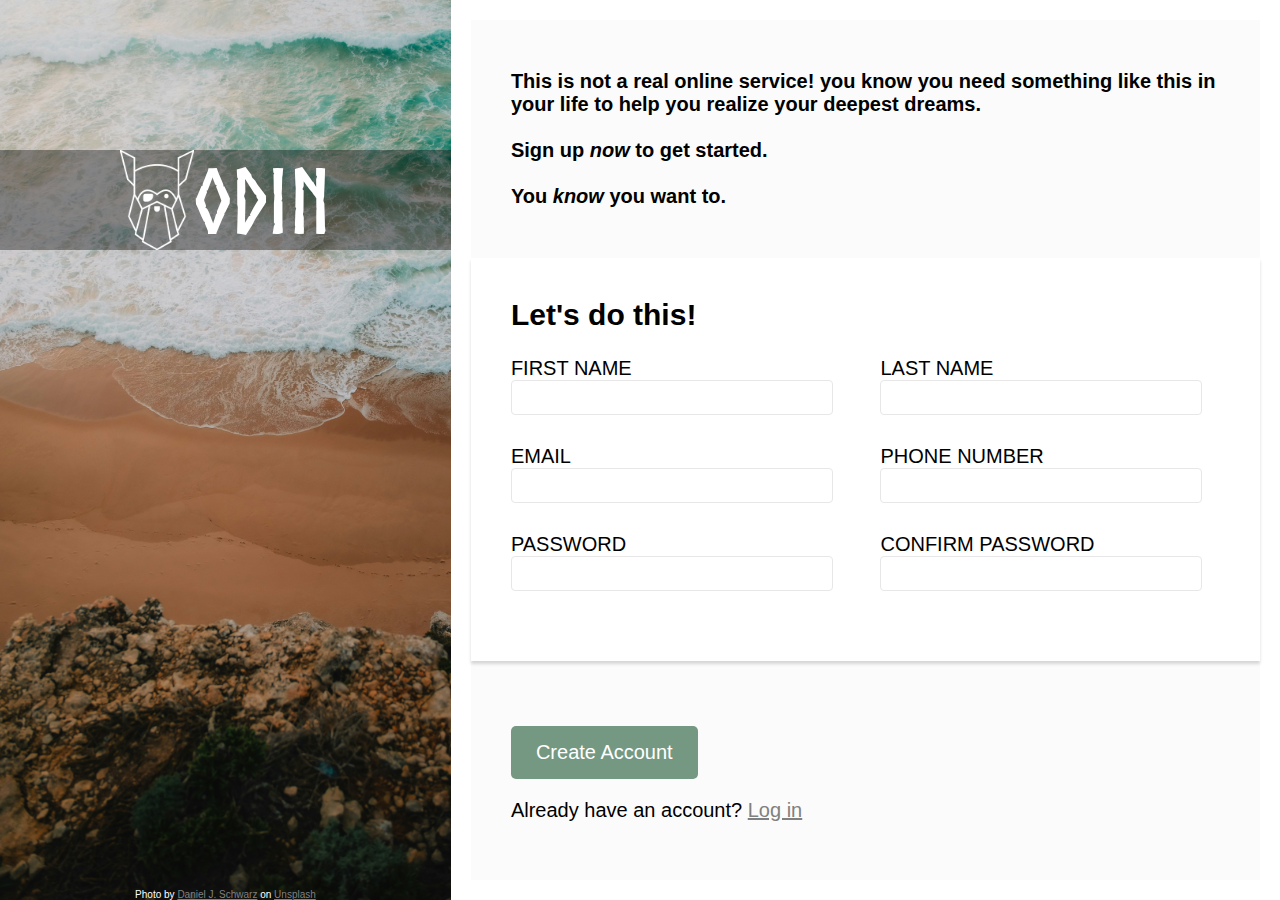
==== form_file.html @ b2841bd0 "initial pass" ====
<!DOCTYPE html>
<html lang="en">

<head>
    <meta charset="UTF-8">
    <meta name="viewport" content="width=device-width, initial-scale=1.0">
    <title>Sign up form</title>

    <link rel="stylesheet" href="css/style.css">
</head>

<body>
    <div class="large-container">
        <div class="left-container">
            <div class="banner-container">
                <img src="img/odin-lined.png" alt="Odin Project Logo" height="100px">
                <div class="norse">Odin</div>

            </div>

            <div class="credit">Photo by <a
                    href="https://unsplash.com/@danieljschwarz?utm_content=creditCopyText&utm_medium=referral&utm_source=unsplash">Daniel
                    J. Schwarz</a> on <a
                    href="https://unsplash.com/photos/a-sandy-beach-with-waves-coming-in-to-shore-LU8l2yiJTx8?utm_content=creditCopyText&utm_medium=referral&utm_source=unsplash">Unsplash</a>
            </div>
        </div>
        <div class="right-container">
            <div id="description">This is not a real online service! you know you need something like this in your life
                to help you realize your deepest dreams.
                <br> <br>
                Sign up <em>now</em> to get started.
                <br> <br>
                You <em>know</em> you want to.
            </div>
            <div class="form_container">
                <h2 id="form_cta">Let's do this!</h2>
                <form action="submit">


                    <div class="form_first_name>
                        <label for=" first_name">First Name</label>
                        <input type="text" id="first_name" name="first_name">
                    </div>
                    <div class="form_last_name">
                        <label for="last_name">Last Name</label>
                        <input type="text" id="last_name" name="last_name">
                    </div>

                    <div class="form_email">
                        <label for="email">Email</label>
                        <input type="email" id="email" name="email">
                    </div>

                    <div class="form_phone">
                        <label for="phone">Phone Number</label>
                        <input type="tel" id="phone" name="phone">

                    </div>

                    <div class="form_password">
                        <label for="password">Password</label>
                        <input type="password" id="password" name="password">
                    </div>
                    <div class="form_password_confirm">
                        <label for="password_confirm">Confirm Password</label>
                        <input type="password" id="password_confirm" name="password_confirm">
                    </div>


                </form>
            </div>

            <div class="action-section">
                <button class="btn">Create Account</button>
                <div>Already have an account? <a href="url">Log in</a></div>
            </div>

        </div>
    </div>
</body>

</html>
---- css/style.css ----
@font-face {
    font-family: 'Norse Bold';
    src: url('../fonts/norse-bold-webfont.woff2') format('woff2');
    font-weight: normal;
    font-style: normal;
}

* {
    margin: 0;
    padding: 0;
}

.large-container {
    display: flex;
    flex-direction: row;
}

.left-container {
    display: flex;
    flex-direction: column;
    flex: 40%;
    margin: 0;
    background-image: url("../img/daniel-j-schwarz-LU8l2yiJTx8-unsplash.jpg");
    background-size: cover;
    justify-content: space-between;
    align-items: stretch;
    height: 100vh;
    font-family: -apple-system, BlinkMacSystemFont, 'Segoe UI', Roboto, Oxygen, Ubuntu, Cantarell, 'Open Sans', 'Helvetica Neue', sans-serif;
    font-size: 20px;
}

.banner-container {
    position: relative;
    top: 150px;
    display: flex;
    align-items: center;
    justify-content: center;
    background-color: #0000005d;
    width: 100%;
}


.norse {
    font-family: 'Norse Bold', Arial;
    font-size: 90px;
    color: white;
    margin: 0;
}

.credit {
    margin-top: auto;
    margin-left: auto;
    margin-right: auto;
    font-family: Arial;
    color: white;
    font-size: 10px;
}

.right-container {
    display: flex;
    flex-direction: column;
    flex: 70%;
    background-color: rgb(251, 251, 251);
    gap: 25px;
    font-family: -apple-system, BlinkMacSystemFont, 'Segoe UI', Roboto, Oxygen, Ubuntu, Cantarell, 'Open Sans', 'Helvetica Neue', sans-serif;
    font-size: 20px;
    margin: 20px;

}





.form_container {
    display: flex;
    flex-direction: column;
    flex-wrap: wrap;
    gap: 25px;
    background-color: white;
    box-shadow: rgba(0, 0, 0, 0.15) 0px 3px 3px 0px;
}

form {
    display: flex;
    flex-wrap: wrap;
    background-color: white;
    gap: 30px;
    padding-bottom: 30px;

}

a:link,
a:visited {
    color: grey;
}

form div {
    text-transform: uppercase;
    flex: 1;
    display: flex;
    flex-direction: column;
}

input {
    border: 1px solid rgb(231, 231, 231);
    border-radius: 4px;
    width: 300px;
    font-size: 1em;
    padding: 5px 10px;
}


button {
    font-family: inherit;
    font-size: inherit;
    margin-right: auto;
    color: white;
    background-color: #759882;
    border: 1px darkgrey;
    padding: 15px 25px;
    border-radius: 5px;
}

#description {
    font-weight: 600;
    padding-top: 50px;
    padding-bottom: 25px;

}

.right-container>* {
    padding: 40px;
}

.action-section {
    display: flex;
    flex-direction: column;
    gap: 20px;
}
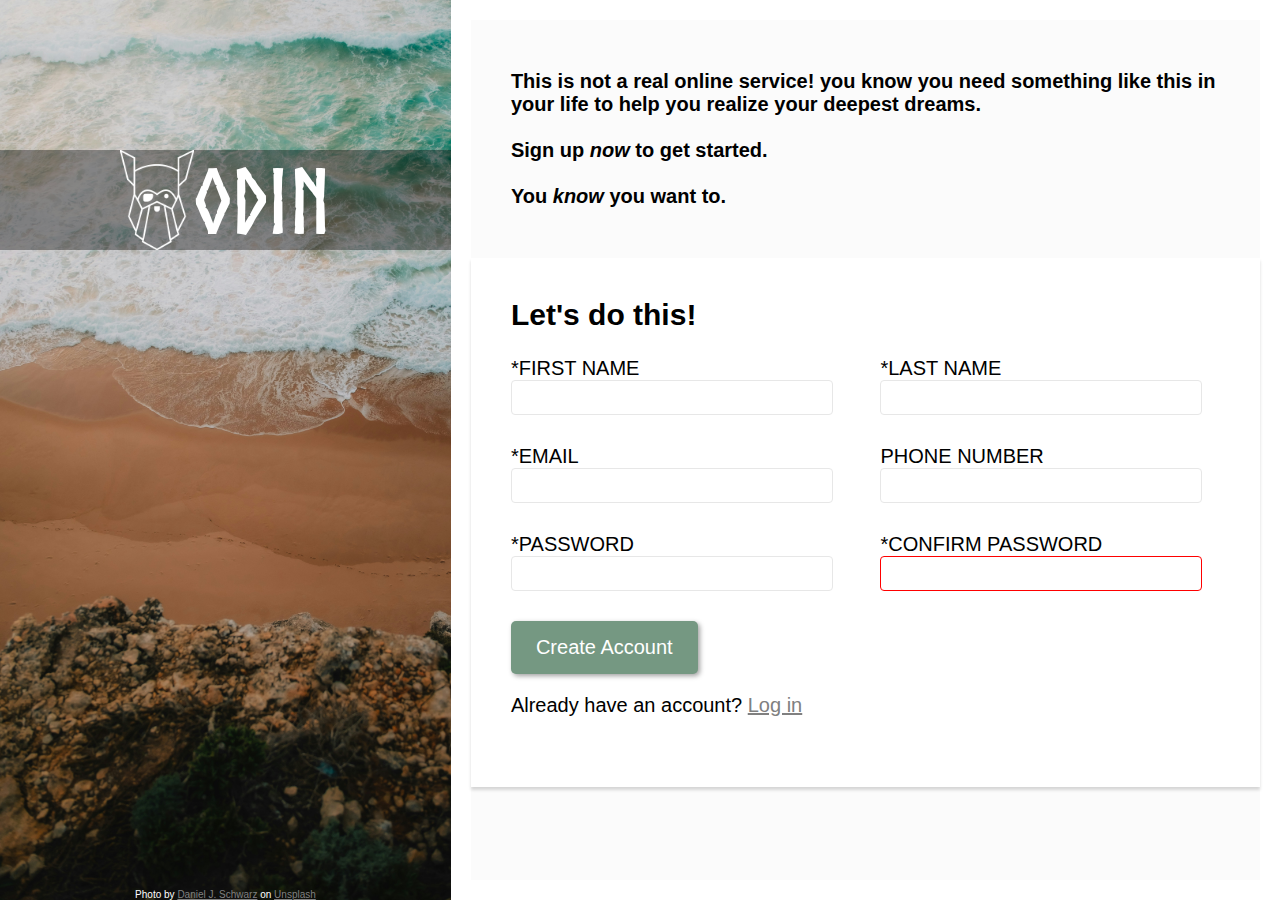
==== commit 8878b334: "start on js" ====
--- a/form_file.html
+++ b/form_file.html
@@ -7,6 +7,7 @@
     <title>Sign up form</title>
 
     <link rel="stylesheet" href="css/style.css">
+    <script src='script.js' defer></script>
 </head>
 
 <body>
@@ -37,43 +38,42 @@
                 <form action="submit">
 
 
-                    <div class="form_first_name>
-                        <label for=" first_name">First Name</label>
-                        <input type="text" id="first_name" name="first_name">
-                    </div>
-                    <div class="form_last_name">
-                        <label for="last_name">Last Name</label>
-                        <input type="text" id="last_name" name="last_name">
+                    <div class="form-inputs">
+                        <div class="form_first_name>
+                            <label for=" first_name">*First Name</label>
+                            <input type="text" id="first_name" name="first_name" required>
+                        </div>
+                        <div class="form_last_name">
+                            <label for="last_name">*Last Name</label>
+                            <input type="text" id="last_name" name="last_name" required>
+                        </div>
+                        <div class="form_email">
+                            <label for="email">*Email</label>
+                            <input type="email" id="email" name="email" required>
+                        </div>
+                        <div class="form_phone">
+                            <label for="phone">Phone Number</label>
+                            <input type="tel" id="phone" name="phone">
+                        </div>
+                        <div class="form_password">
+                            <label for="password">*Password</label>
+                            <input type="password" id="password" name="password" required>
+                        </div>
+                        <div class="form_password_confirm">
+                            <label for="password_confirm">*Confirm Password</label>
+                            <input type="password" id="password_confirm" name="password_confirm" class="error-border"
+                                required>
+                        </div>
                     </div>
 
-                    <div class="form_email">
-                        <label for="email">Email</label>
-                        <input type="email" id="email" name="email">
+                    <div class="action-section">
+                        <button class="btn" type="submit">Create Account</button>
+                        <div class="login-cta">Already have an account? <a href="url">Log in</a></div>
                     </div>
-
-                    <div class="form_phone">
-                        <label for="phone">Phone Number</label>
-                        <input type="tel" id="phone" name="phone">
-
-                    </div>
-
-                    <div class="form_password">
-                        <label for="password">Password</label>
-                        <input type="password" id="password" name="password">
-                    </div>
-                    <div class="form_password_confirm">
-                        <label for="password_confirm">Confirm Password</label>
-                        <input type="password" id="password_confirm" name="password_confirm">
-                    </div>
-
-
                 </form>
             </div>
 
-            <div class="action-section">
-                <button class="btn">Create Account</button>
-                <div>Already have an account? <a href="url">Log in</a></div>
-            </div>
+
 
         </div>
     </div>
--- a/css/style.css
+++ b/css/style.css
@@ -83,6 +83,7 @@
 
 form {
     display: flex;
+    flex-direction: column;
     flex-wrap: wrap;
     background-color: white;
     gap: 30px;
@@ -120,6 +121,11 @@
     border: 1px darkgrey;
     padding: 15px 25px;
     border-radius: 5px;
+    box-shadow: 2px 2px 5px rgb(160, 160, 160);
+}
+
+button:active {
+    background: #79a6a0;
 }
 
 #description {
@@ -137,4 +143,28 @@
     display: flex;
     flex-direction: column;
     gap: 20px;
+}
+
+.error-border {
+    border: 1px solid red;
+}
+
+.error-message {
+    color: red;
+    font-size: 12px;
+    margin-top: 5px;
+}
+
+.form-inputs {
+    display: flex;
+    flex-direction: row;
+    flex-wrap: wrap;
+    font-family: inherit;
+    font-size: inherit;
+    gap: 30px;
+}
+
+.login-cta {
+    display: block;
+    text-transform: none;
 }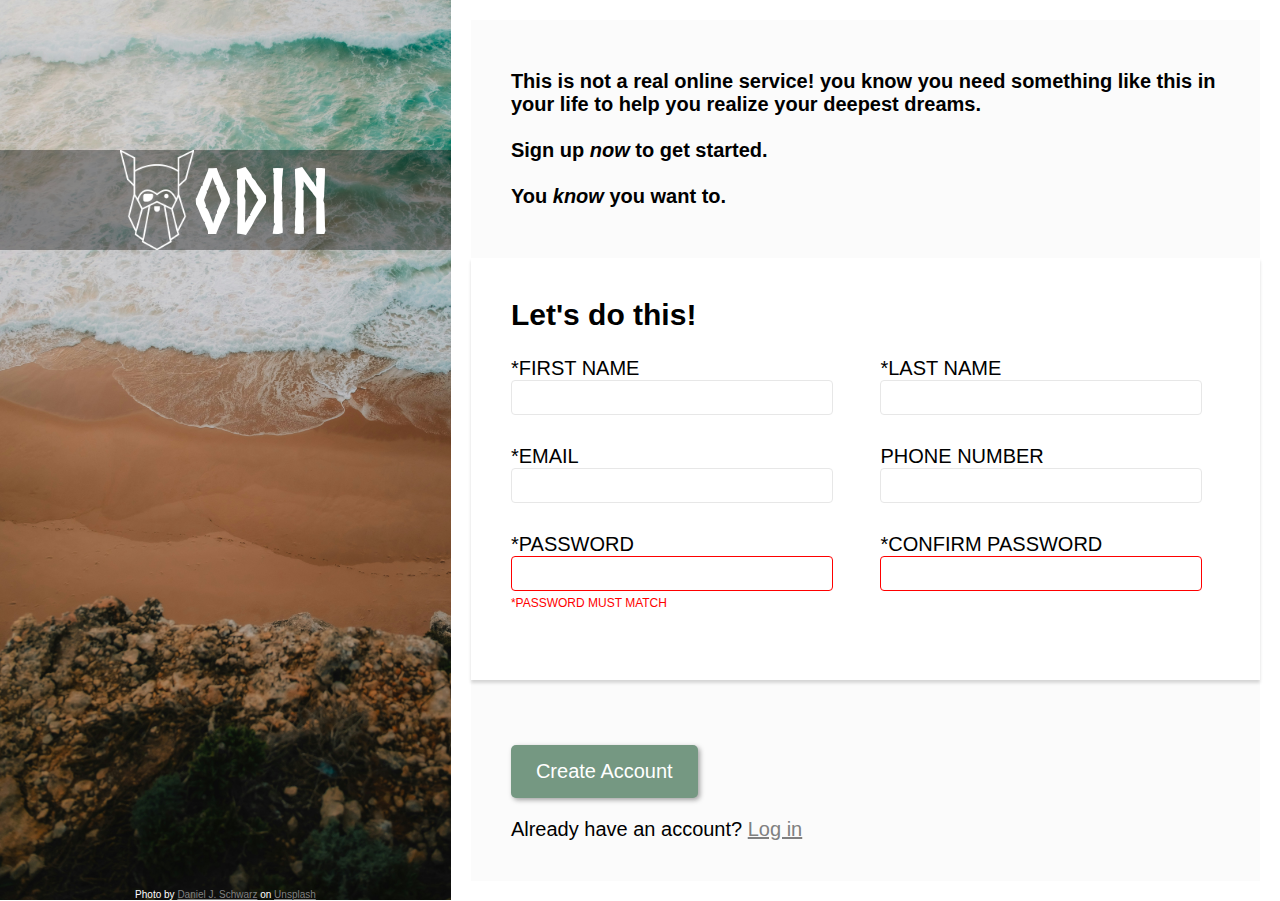
==== commit 88921587: "Complete password validation" ====
--- a/form_file.html
+++ b/form_file.html
@@ -35,7 +35,7 @@
             </div>
             <div class="form_container">
                 <h2 id="form_cta">Let's do this!</h2>
-                <form action="submit">
+                <form action="submit" id="form1">
 
 
                     <div class="form-inputs">
@@ -61,16 +61,16 @@
                         </div>
                         <div class="form_password_confirm">
                             <label for="password_confirm">*Confirm Password</label>
-                            <input type="password" id="password_confirm" name="password_confirm" class="error-border"
-                                required>
+                            <input type="password" id="password_confirm" name="password_confirm" required>
                         </div>
                     </div>
 
-                    <div class="action-section">
-                        <button class="btn" type="submit">Create Account</button>
-                        <div class="login-cta">Already have an account? <a href="url">Log in</a></div>
-                    </div>
+
                 </form>
+            </div>
+            <div class="action-section">
+                <button class="btn" type="submit" form="form1">Create Account</button>
+                <div class="login-cta">Already have an account? <a href="url">Log in</a></div>
             </div>
 
 
